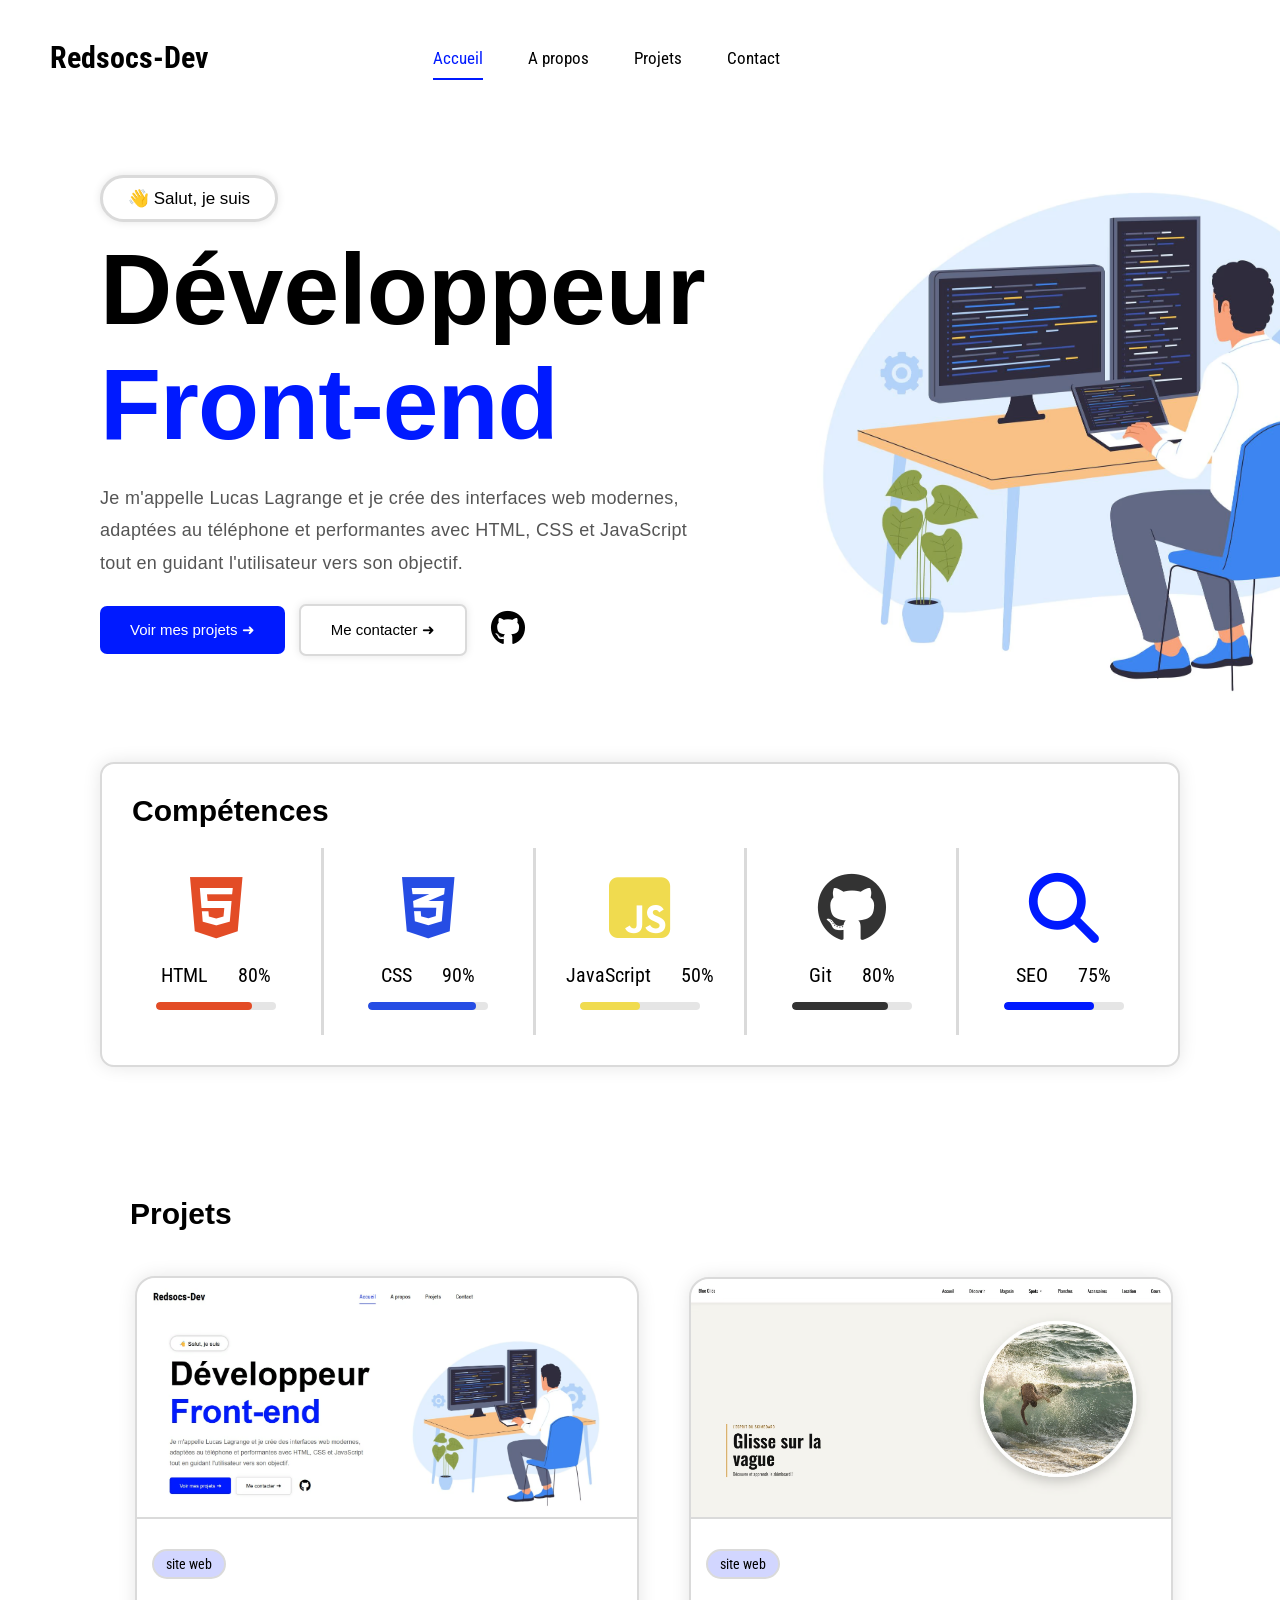
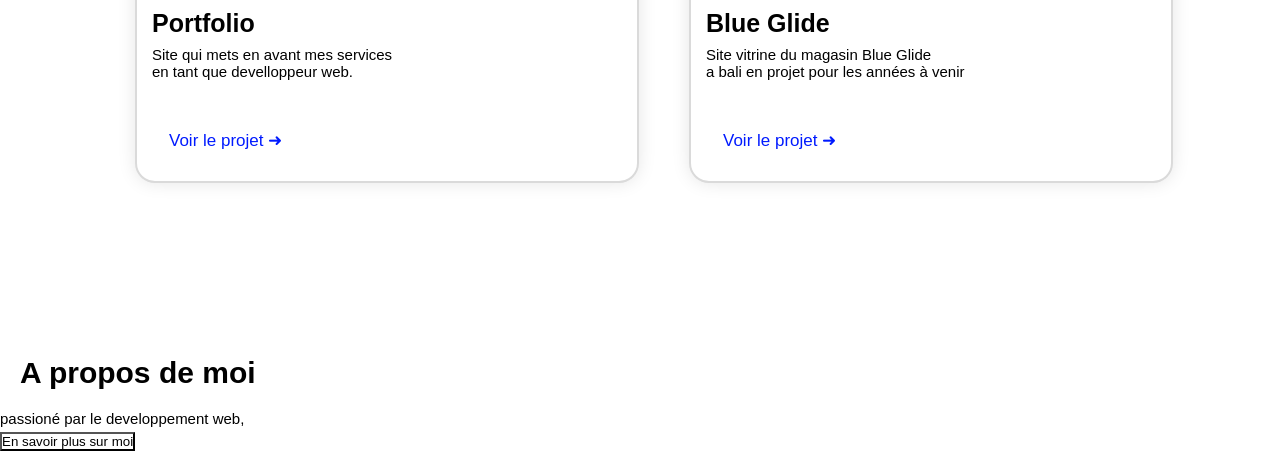
==== index.html @ 5f82b3fd "Merge branch 'main' of https://github.com/RedSocs-Dev/site-redsocs-dev" ====
<!DOCTYPE html>
<html lang="fr">
<head>
    <meta charset="UTF-8">
    <meta name="viewport" content="width=device-width, initial-scale=1.0">
    <title>Lucas Lagrange | Développeur Front-end Freelance</title>
    <meta name="description" content="Lucas Lagrange, développeur Front-end spécialisé en HTML, CSS et JavaScript. Création de sites web modernes et performants.">
    <meta name="keywords" content="développeur front-end, HTML, CSS, JavaScript, freelance, portfolio, Lucas Lagrange">
    <link rel="icon" type="image/x-icon" href="images/favicon.ico">
    <link rel="stylesheet" href="style.css">
    <link rel="stylesheet" href="https://cdnjs.cloudflare.com/ajax/libs/font-awesome/6.7.2/css/all.min.css">
    <meta name="google-site-verification" content="-37JW11dGaoaFDhIolgwnWhpe2T4rq7johf-iU4JZWo" />
</head>
<!-- Google tag (gtag.js) -->
<script async src="https://www.googletagmanager.com/gtag/js?id=G-74GE9S1B8T"></script>
<script>
  window.dataLayer = window.dataLayer || [];
  function gtag(){dataLayer.push(arguments);}
  gtag('js', new Date());

  gtag('config', 'G-74GE9S1B8T');
</script>
<body>
    <header>
        <nav class="menu">
            <ul class="logo">
                <li><a href="index.html">Redsocs-Dev</a></li>
            </ul>
            <ul class="menu_objets">
                <li><a href="index.html" class="active">Accueil</a></li>
                <li><a href="a_propos.html">A propos</a></li>
                <li><a href="projets.html">Projets</a></li>
                <li><a href="contact.html">Contact</a></li>
            </ul>
        </nav>
    </header>
<main>
    <section class="presentation">
        <div class="image-presentation">
            <p class="paragraphe-nom"> 👋 Salut, je suis </p>
            <h1 class="nom">Développeur <span class="nom2">Front-end</span></h1>
            <p class="paragraphe">Je m'appelle Lucas Lagrange et je crée des interfaces web modernes, adaptées au téléphone et performantes avec HTML, CSS et JavaScript tout en guidant l'utilisateur vers son objectif.</p>
            <div class="bouttons-de-presentation">  
                <button class="btn-bleu" id="btn-projets">Voir mes projets ➜</button>
                <button class="btn-blanc" id="btn-contact">Me contacter ➜</button>
                <a href="https://github.com/Redsocs-dev" target="_blank"><i class="fa-brands fa-github github"></i></a>    
            </div>
        </div>
        <div class="image-presentation2">
            <img class="image-portfolio" src="images/image-portfolio.avif" alt="Illustration d'un développeur web pour la page d'accueil du portfolio de Lucas Lagrange, développeur Front-end Freelance.">
        </div>
    </section>
    <section class="competences">
        <h2 class="titre-competences">Compétences</h2>
        <div class="competences-icones">
            <div class="competence">
                <i class="fa-brands fa-html5"></i>
                <div class="titre-competence">
                    <p class="nom-competence">HTML</p>
                    <p class="niveau">80%</p>
                </div>
                <div class="barre">
                    <div class="progression html"></div>
                </div>
            </div>
            <div class="competence">
                <i class="fa-brands fa-css3-alt"></i>
                <div class="titre-competence">
                    <p class="nom-competence">CSS</p>
                    <p class="niveau">90%</p>
                </div>
                <div class="barre">
                    <div class="progression css"></div>
                </div>
            </div>
            <div class="competence">
                <i class="fa-brands fa-square-js"></i>
                <div class="titre-competence">
                    <p class="nom-competence">JavaScript</p>
                    <p class="niveau">50%</p>
                </div>
                <div class="barre">
                    <div class="progression js"></div>
                </div>
            </div>
            <div class="competence">
                <i class="fa-brands fa-github"></i>
                <div class="titre-competence">
                    <p class="nom-competence">Git</p>
                    <p class="niveau">80%</p>
                </div>
                <div class="barre">
                    <div class="progression git"></div>
                </div>
            </div>
            <div class="competence">
                <i class="fa-solid fa-magnifying-glass"></i>
                <div class="titre-competence">
                    <p class="nom-competence">SEO</p>
                    <p class="niveau">75%</p>
                </div>
                <div class="barre">
                    <div class="progression seo"></div>
                </div>
            </div>
        </div>
    </section>
    <section class="projets">
        <h2 class="titre-projet">Projets</h2>
        <div class="places-projets">
            <div class="projet-description">
                <img class="image-projets" src="images/projet-portfolio_1.avif" alt="capture d'ecran du site redsocs-dev.github.io/Lucas-Lagrange---Redsocs-dev">
                <div class="description-tout">
                    <p class="petit-texte-presentation">site web</p>
                    <h2 class="titre-de-la-description">Portfolio</h2>
                    <p class="description">Site qui mets en avant mes services<br> en tant que develloppeur web.</p>
                </div>
                <a href="projets.html" class="lien-vers-projets">Voir le projet ➜</a>
            </div>
            <div class="projet-description">
                <img class="image-projets-skimboard" src="images/projet-skimboard_1.avif" alt="capture d'ecran du site redsocs-dev.github.io/skimboard-website">
                <div class="description-tout">
                    <p class="petit-texte-presentation">site web</p>
                    <h2 class="titre-de-la-description">Blue Glide</h2>
                    <p class="description">Site vitrine du magasin Blue Glide<br> a bali en projet pour les années à venir</p>
                </div>
                <a href="projets.html" class="lien-vers-projets">Voir le projet ➜</a>
            </div>  
        </div>
    </section>
    <section class="a-propos-description-et-image">
        <div class="image-description">
            <img class="image-a-propos" src="" alt="">
            <div>
                <h2 class="titre-projet">A propos de moi</h2>
                <p class="description">passioné par le developpement web, </p>
                <button>En savoir plus sur moi</button>
            </div>
            <div>
                <div>

                </div>
                <div>
                    
                </div>
                <div>
                    
                </div>
            </div>
        </div>
    </section>
</main>
<script src="script.js"></script>
</body>
</html>
---- style.css ----
@import url('https://fonts.googleapis.com/css2?family=Roboto+Condensed:ital,wght@0,100..900;1,100..900&display=swap');
* {
    margin: 0;
    padding: 0;
    background-color: #fff;
}

.menu {
    display: flex;
    justify-content: space-between;
    align-items: center;
    padding-top: 40px;
    padding-bottom: 30px;
}

.menu_objets {
    list-style: none;
    display: flex;
    gap: 45px;
    margin-right: 500px;
}

.menu_objets li a{
    text-decoration: none;
    color: #000;
    font-size: 17px;
    font-family: 'Roboto Condensed', sans-serif;
    padding-bottom: 10px;
    transition: color 0.3s ease, border-bottom 0.1s ease;
}

.logo {
    list-style: none;
    display: flex;
    margin-left: 50px;
}

.logo li a {
    text-decoration: none;
    color: #000;
    font-size: 30px;
    font-family: 'Roboto Condensed', sans-serif;
    font-weight: 700;
    transition: color 0.3s ease;
    display: inline-block;
}

.menu_objets li a.active,
.menu_objets li a:hover {
    color: #001aff;
    border-bottom: 2px solid #001aff;
}

.logo li a:hover {
    color: #001aff;
}

.presentation {
    margin-left: 100px;
    margin-top: 70px;
    display: flex;
}

.paragraphe-nom {
    font-size: 17px;
    color: #000;
    margin-bottom: 10px;
    padding-left: 25px;
    padding-right: 25px;
    padding-top: 10px;
    padding-bottom: 10px;
    display: inline-block;
    border-radius: 35px;
    box-shadow: 0px 0px 8px rgba(0, 0, 0, 0.1);
    border: 3px solid #dadada;
    background-color: #fff;
    font-family: 'Poppins', sans-serif;
    transition: background-color 0.3s ease, color 0.3s ease, border-color 0.3s ease;
}

.nom {
    font-size: 100px;
    color: #000;
    font-family: 'Poppins', sans-serif;
}

.nom2 {
    font-size: 100px;
    color: #001aff;
    margin-bottom: 10px;
    font-family: 'Poppins', sans-serif;
    letter-spacing: -1px;
}

.paragraphe {
    font-size: 18px;
    color: #555;
    margin-top: 20px;
    max-width: 600px;
    font-family: 'Poppins', sans-serif;
    line-height: 1.8;
    letter-spacing: 0.3px;
    padding-bottom: 25px;
}

.paragraphe-nom:hover {
    background-color: #001aff;
    color: #fff;
    border-color: #001aff;
}

.btn-bleu {
    display: inline-block;
    padding: 15px 30px;
    color: #fff;
    background-color: #001aff;
    border: none;
    border-radius: 7px;
    font-size: 15px;
    margin-right: 10px;
    transition: transform 0.3s ease;
}

.btn-blanc {
    position: relative;
    overflow: hidden;
    display: inline-block;
    padding: 15px 30px;
    color: #000;
    background-color: #fff;
    border: 2px solid #dadada;
    border-radius: 7px;
    font-size: 15px;
    margin-right: 20px;
    z-index: 1;
    transition: color 0.4s ease, transform 0.3s ease;
    box-shadow: 0px 0px 8px rgba(0, 0, 0, 0.1);
}

.btn-blanc::before {
    content: "";
    position: absolute;
    top: 0;
    left: 0;
    width: 0;
    height: 100%;
    background-color: #001aff;
    transition: width 0.4s ease;
    z-index: -1;
}

.btn-blanc:hover::before {
    width: 100%;
}

.btn-blanc:hover {
    color: #fff;
    cursor: pointer;
}

.btn-bleu:hover {
    cursor: pointer;
    transform: scale(1.07);
}

.image-portfolio {
    width: 800px;
    height: auto;
    border-radius: 10px;
}

.github {
    font-size: 35px;
    color: #000;
    transition: color 0.3s ease, transform 0.3s ease;
    transform: translateY(6px);
}

.github:hover {
    color: #001aff;
}

.competences {
    margin-top: 50px;
    margin-left: 100px;
    margin-right: 100px;
    margin-bottom: 100px;
    box-shadow: 0px 0px 18px rgba(0, 0, 0, 0.1);
    border-radius: 14px;
    border: 2px solid #dadada;
    padding: 10px;
}

.titre-competences {
    font-size: 30px;
    color: #000;
    font-family: 'Poppins', sans-serif;
    margin-bottom: 20px;
    padding-top: 20px;
    padding-left: 20px;
    text-align: left;
}

.competences-icones {
    display: flex;
    padding-bottom: 20px;
    justify-content: space-between;
    flex-wrap: nowrap;
}

.competences {
    text-align: center;
}

.competence {
    flex: 1;
    padding: 25px 15px;
}

.competence:not(:last-child) {
    border-right: 3px solid #dadada;
}

.fa-html5 {
    font-size: 70px;
    color: #e34c26;
    padding-bottom: 10px;
}

.fa-css3-alt {
    font-size: 70px;
    color: #264de4;
    padding-bottom: 10px;
}

.fa-square-js {
    font-size: 70px;
    color: #f0db4f;
    padding-bottom: 10px;
}

.competence .fa-github {
    font-size: 70px;
    color: #333;
    padding-bottom: 10px;
}

.fa-magnifying-glass {
    font-size: 70px;
    color: #001aff;
    padding-bottom: 10px;
}

.nom-competence {
    font-size: 20px;
    color: #000;
    font-family: 'Roboto Condensed', sans-serif;
    margin-top: 10px;
}

.titre-competence {
    font-size: 20px;
    color: #000;
    font-family: 'Roboto Condensed', sans-serif;
    display: flex;
    justify-content: center;
    gap: 30px;
    align-items: center;
}

.niveau {
    transform: translateY(5px);
}

.barre {
    width: 120px;
    height: 8px;
    background-color: #e5e5e5;
    border-radius: 20px;
    margin: 15px auto 0;
    overflow: hidden;
}

.progression {
    height: 100%;
    border-radius: 20px;
}

.html {
    width: 80%;
    background-color: #e34c26;
}

.css {
    width: 90%;
    background-color: #264de4;
}

.js {
    width: 50%;
    background-color: #f0db4f;
}

.git {
    width: 80%;
    background-color: #333;
}

.seo {
    width: 75%;
    background-color: #001aff;
}

.titre-projet {
    font-size: 30px;
    color: #000;
    font-family: 'Poppins', sans-serif;
    margin-bottom: 20px;
    padding-top: 20px;
    padding-left: 20px;
    text-align: left;
}

.projets {
    margin-top: 50px;
    margin-left: 100px;
    margin-right: 100px;
    margin-bottom: 100px;
    border-radius: 14px;
    padding: 10px;
}

.places-projets {
    display: flex;
    justify-content: left;
    align-items: center;
} 

.projet-description {
    display: flex;
    flex-direction: column;
    border-radius: 20px;
    border: 2px solid #dadada;
    margin: 25px;
    box-shadow: 0px 0px 18px rgba(0, 0, 0, 0.1);
    transition: transform 0.3s ease, box-shadow 0.3s ease;
}

.image-projets {
    width: 500px;
    height: auto;
    border-radius: 20px;
    border-bottom: 2px solid #dadada;
    border-radius: 20px 20px 0 0;
}

.image-projets-skimboard {
    width: 480px;
    height: auto;
    border-bottom: 2px solid #dadada;
    border-radius: 20px;
    border-radius: 20px 20px 0 0;
}

.projet-description:hover {
    transform: translateY(-15px);
    box-shadow: 0px 10px 18px rgba(0, 0, 0, 0.1);
}

.description-tout {
    padding-top: 60px;
    padding: 15px;
    padding-top: 30px;
}

.titre-de-la-description {
    font-size: 25px;
    color: #000;
    font-family: 'Poppins', sans-serif;
    margin-bottom: 8px;
    letter-spacing: -2;
}

.description {
    font-size: 15px;
    margin-bottom: 5px;
    font-family: 'Poppins', sans-serif;
    color: #000;
}

.lien-vers-projets {
    text-decoration: none;
    color: #001aff;
    padding: 10px;
    padding-left: 12px;
    font-size: 17px;
    font-family: 'Poppins', sans-serif;
    margin: 20px;
    display: inline-block;
}

.petit-texte-presentation {
    font-size: 14px;
    padding-left: 12px;
    padding-right: 12px;
    padding-top: 5px;
    padding-bottom: 5px;
    margin-bottom: 30px;
    background-color: #6a78fe4d;
    display: inline-block;
    border-radius: 20px;
    font-family: "Roboto Condensed", sans-serif;
    border: 2px solid #dadada;
}
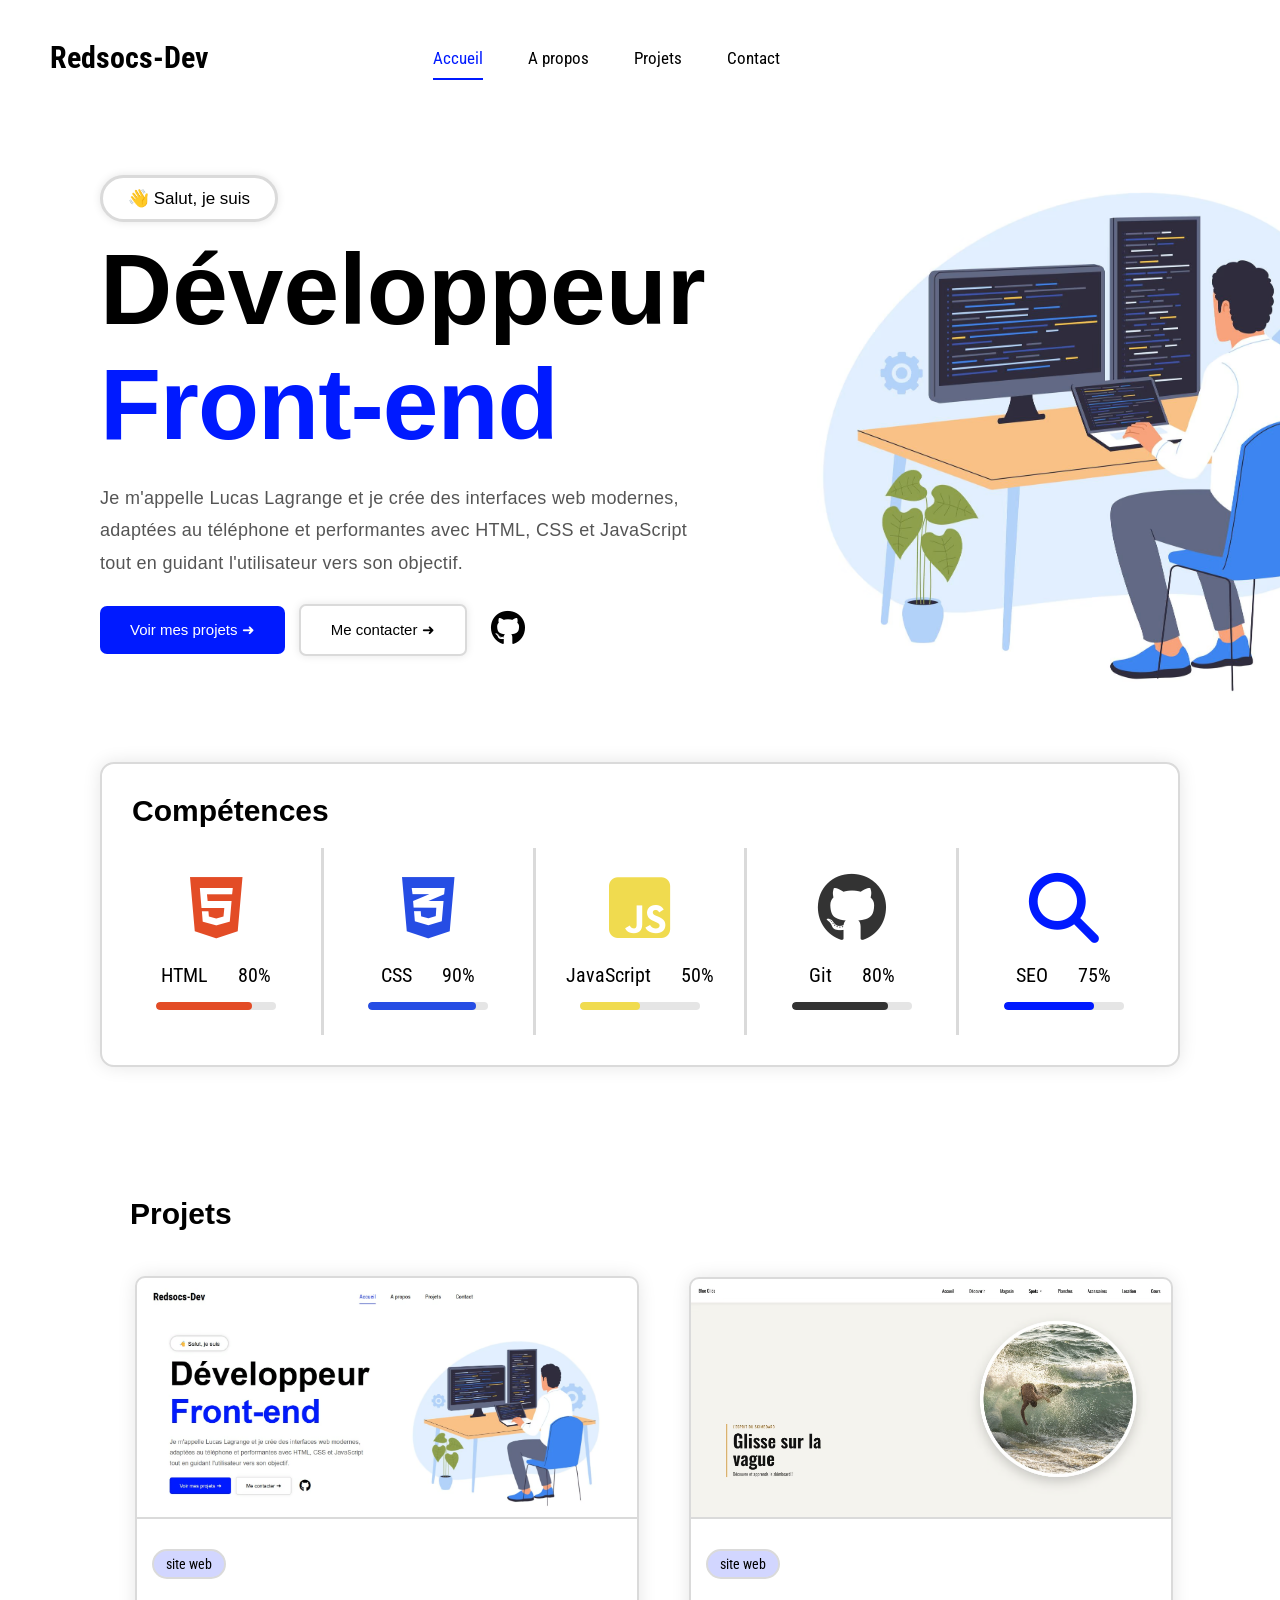
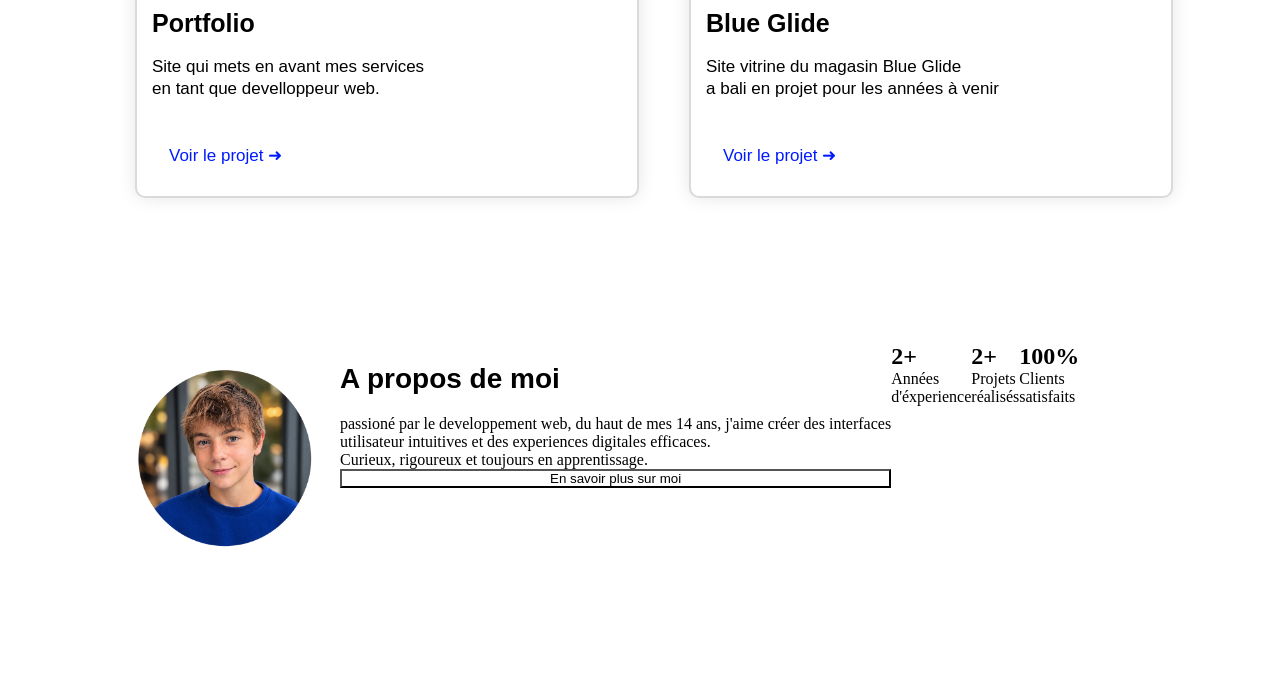
==== commit 850fa37b: "ajout du html de la section a propo set un peu de style" ====
--- a/index.html
+++ b/index.html
@@ -130,21 +130,24 @@
     </section>
     <section class="a-propos-description-et-image">
         <div class="image-description">
-            <img class="image-a-propos" src="" alt="">
-            <div>
-                <h2 class="titre-projet">A propos de moi</h2>
-                <p class="description">passioné par le developpement web, </p>
+            <img class="image-a-propos" src="images/image-de-moi.png" alt="image de Lucas Lagrange permettant de savoir qui il est">
+            <div class="description-et-titre-caca">
+                <h2 class="titre-projet-caca">A propos de moi</h2>
+                <p class="description-sur-moi">passioné par le developpement web, du haut de mes 14 ans, j'aime créer des interfaces <br>  utilisateur intuitives et des experiences digitales efficaces.<br> Curieux, rigoureux et toujours en apprentissage.</p>
                 <button>En savoir plus sur moi</button>
             </div>
-            <div>
-                <div>
-
+            <div class="tout-description-caca">
+                <div class="decritption-caca">
+                    <h2 class="titre-caca">2+</h2>
+                    <p class="paragraphe-caca">Années<br>d'éxperience</p>
                 </div>
-                <div>
-                    
+                <div class="decritption-caca">
+                    <h2 class="titre-caca">2+</h2>
+                    <p class="paragraphe-caca">Projets<br>réalisés</p>
                 </div>
-                <div>
-                    
+                <div class="decritption-caca">
+                    <h2 class="titre-caca">100%</h2>
+                    <p class="paragraphe-caca">Clients<br>satisfaits</p>
                 </div>
             </div>
         </div>
--- a/style.css
+++ b/style.css
@@ -339,7 +339,7 @@
 .projet-description {
     display: flex;
     flex-direction: column;
-    border-radius: 20px;
+    border-radius: 10px;
     border: 2px solid #dadada;
     margin: 25px;
     box-shadow: 0px 0px 18px rgba(0, 0, 0, 0.1);
@@ -382,10 +382,11 @@
 }
 
 .description {
-    font-size: 15px;
-    margin-bottom: 5px;
-    font-family: 'Poppins', sans-serif;
-    color: #000;
+    font-size: 17px;
+    font-family: 'Poppins', sans-serif;
+    color: #000;
+    padding-top: 10px;
+    line-height: 1.3;
 }
 
 .lien-vers-projets {
@@ -411,4 +412,37 @@
     border-radius: 20px;
     font-family: "Roboto Condensed", sans-serif;
     border: 2px solid #dadada;
-}+}
+
+.image-description {
+    margin-top: 50px;
+    margin-left: 100px;
+    margin-right: 100px;
+    margin-bottom: 100px;
+    border-radius: 14px;
+    padding: 10px;
+    display: flex;
+}
+
+.image-a-propos {
+    width: 200px;
+    padding: 15px;
+    height: auto;
+}
+
+.description-et-titre-caca {
+    display: flex;
+    flex-direction: column;
+}
+
+.tout-description-caca {
+    display: flex;
+}
+
+.titre-projet-caca {
+    font-size: 28px;
+    padding-bottom: 20px;
+    padding-top: 20px;
+    font-family: "Poppins", sans-serif;
+}
+
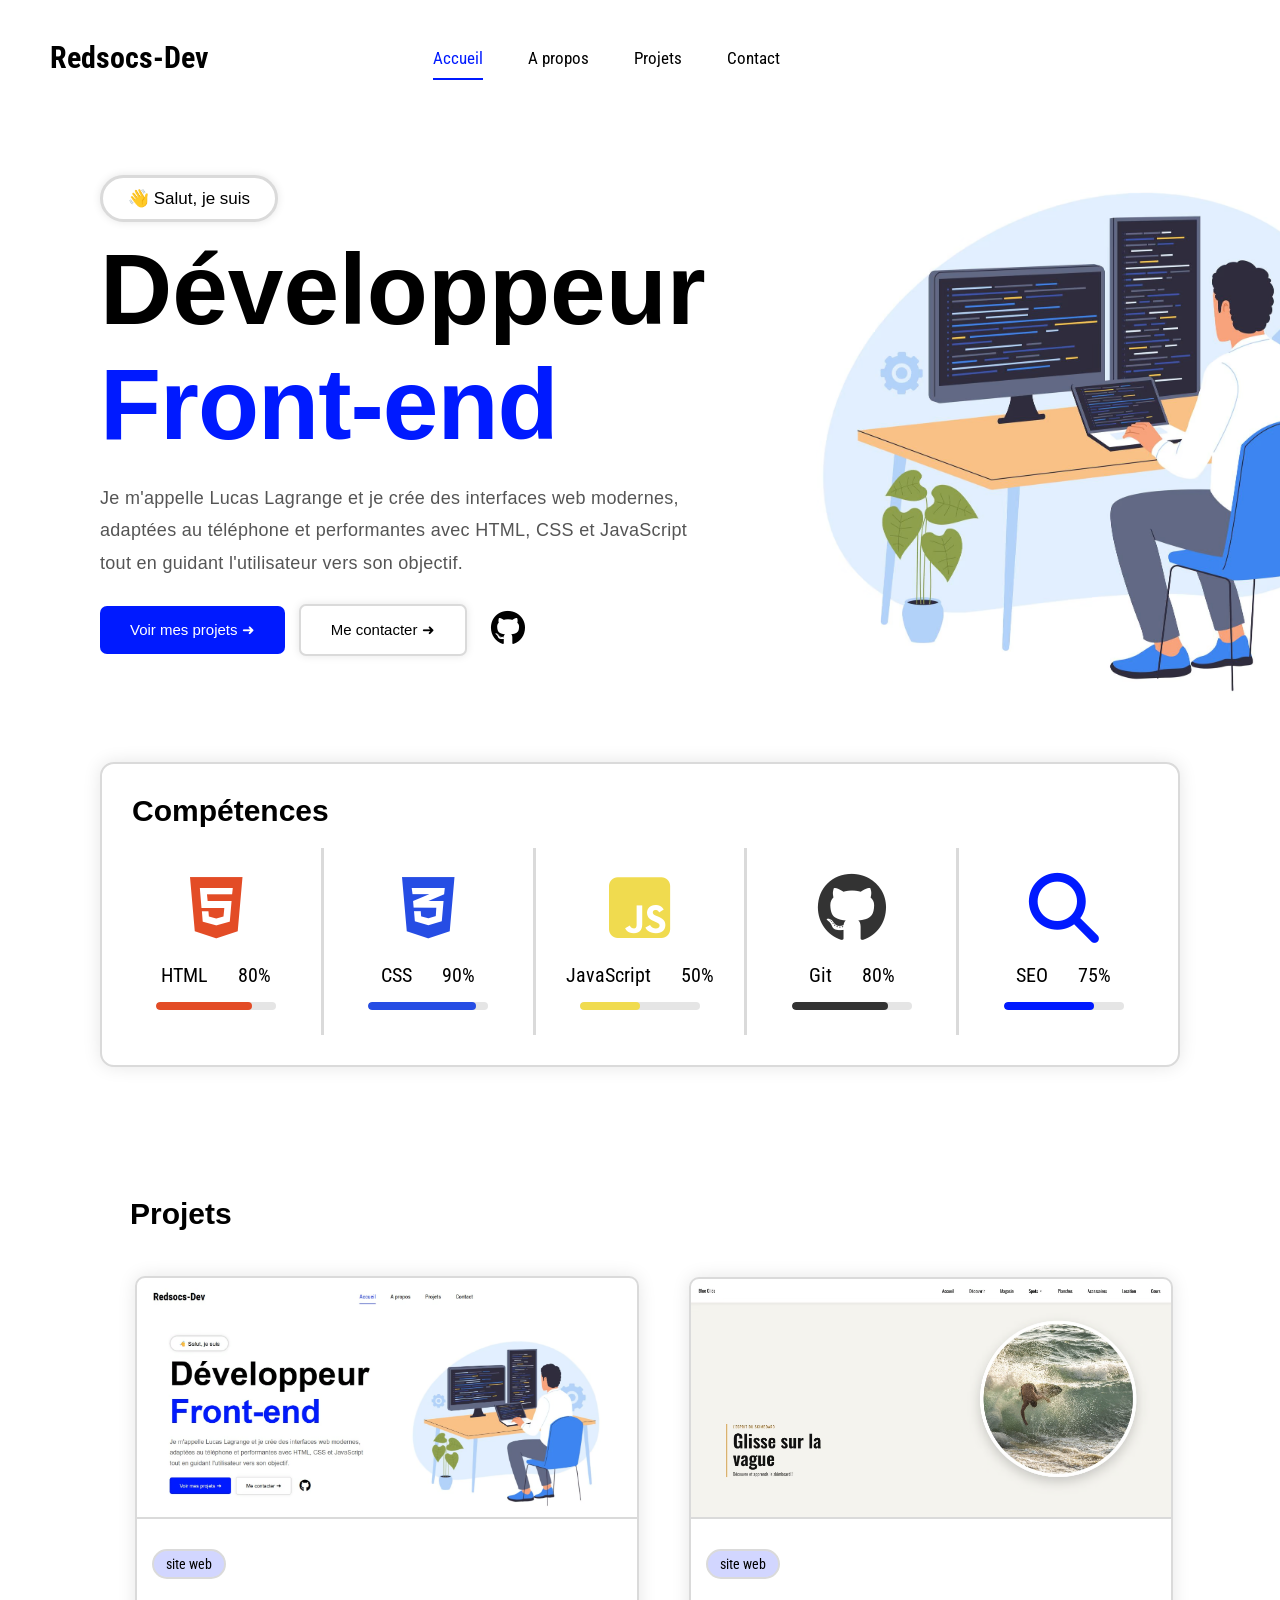
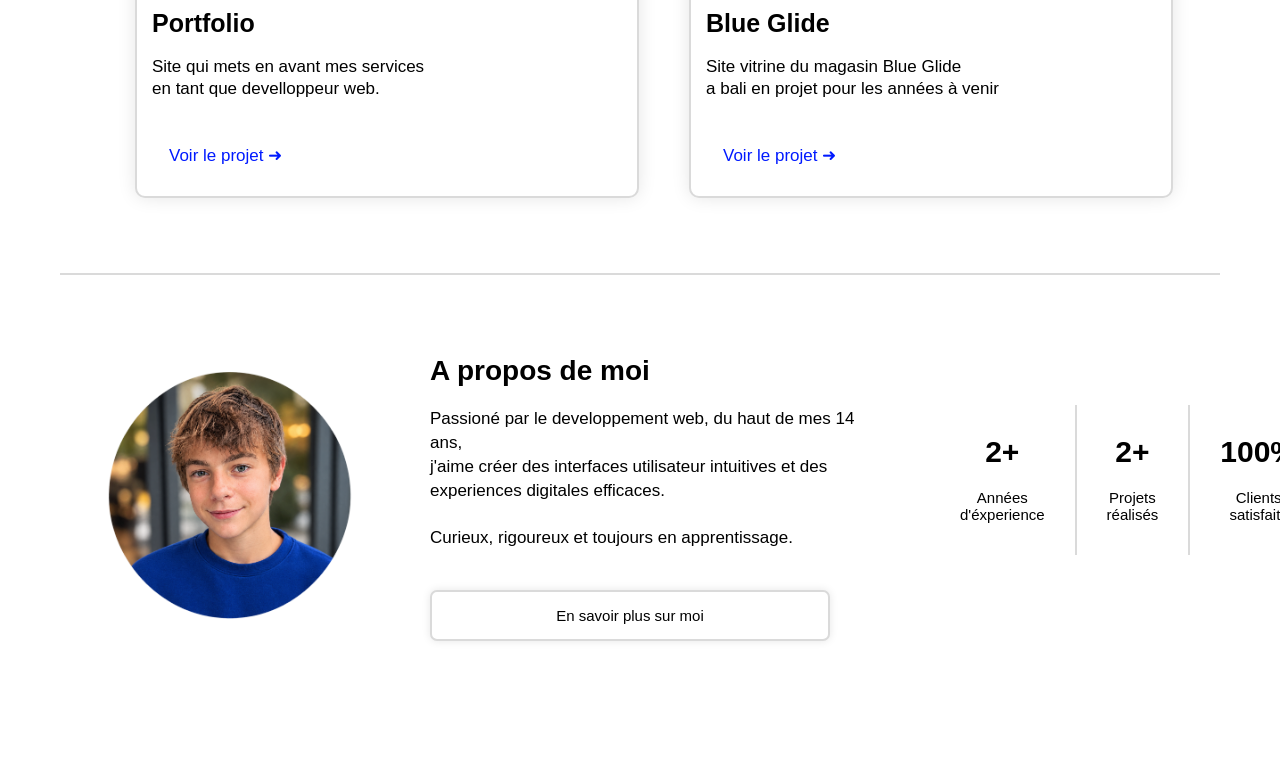
==== commit b79f35cd: "j'ai fini !!!!!!!!!(l'acceuil)" ====
--- a/index.html
+++ b/index.html
@@ -133,19 +133,19 @@
             <img class="image-a-propos" src="images/image-de-moi.png" alt="image de Lucas Lagrange permettant de savoir qui il est">
             <div class="description-et-titre-caca">
                 <h2 class="titre-projet-caca">A propos de moi</h2>
-                <p class="description-sur-moi">passioné par le developpement web, du haut de mes 14 ans, j'aime créer des interfaces <br>  utilisateur intuitives et des experiences digitales efficaces.<br> Curieux, rigoureux et toujours en apprentissage.</p>
-                <button>En savoir plus sur moi</button>
+                <p class="description-sur-moi">Passioné par le developpement web, du haut de mes 14 ans, <br> j'aime créer des interfaces utilisateur intuitives et des experiences digitales efficaces. <br>  <br>  Curieux, rigoureux et toujours en apprentissage.</p>
+                <button class="boutton-description-sur-moi">En savoir plus sur moi</button>
             </div>
             <div class="tout-description-caca">
-                <div class="decritption-caca">
+                <div class="descritption-caca">
                     <h2 class="titre-caca">2+</h2>
                     <p class="paragraphe-caca">Années<br>d'éxperience</p>
                 </div>
-                <div class="decritption-caca">
+                <div class="descritption-caca">
                     <h2 class="titre-caca">2+</h2>
                     <p class="paragraphe-caca">Projets<br>réalisés</p>
                 </div>
-                <div class="decritption-caca">
+                <div class="descritption-caca">
                     <h2 class="titre-caca">100%</h2>
                     <p class="paragraphe-caca">Clients<br>satisfaits</p>
                 </div>
--- a/style.css
+++ b/style.css
@@ -325,8 +325,7 @@
     margin-top: 50px;
     margin-left: 100px;
     margin-right: 100px;
-    margin-bottom: 100px;
-    border-radius: 14px;
+    margin-bottom: 40px;
     padding: 10px;
 }
 
@@ -416,8 +415,6 @@
 
 .image-description {
     margin-top: 50px;
-    margin-left: 100px;
-    margin-right: 100px;
     margin-bottom: 100px;
     border-radius: 14px;
     padding: 10px;
@@ -425,14 +422,16 @@
 }
 
 .image-a-propos {
-    width: 200px;
-    padding: 15px;
-    height: auto;
+    width: 280px;
+    padding: 20px;
+    padding-right: 60px;
+    height: 280px;
 }
 
 .description-et-titre-caca {
     display: flex;
     flex-direction: column;
+    margin-right: 60px;
 }
 
 .tout-description-caca {
@@ -446,3 +445,62 @@
     font-family: "Poppins", sans-serif;
 }
 
+.description-sur-moi {
+    font-size: 17px;
+    font-family: "Poppins", sans-serif;
+    line-height: 1.4;
+    padding-bottom: 40px;
+}
+
+.boutton-description-sur-moi {
+    position: relative;
+    overflow: hidden;
+    display: inline-block;
+    padding: 15px 30px;
+    color: #000;
+    background-color: #fff;
+    border: 2px solid #dadada;
+    border-radius: 7px;
+    font-size: 15px;
+    margin-right: 40px;
+    width: 400px;
+    z-index: 1;
+    transition: color 0.4s ease, background-color 0.4s ease, transform 0.3s ease;
+    box-shadow: 0px 0px 8px rgba(0, 0, 0, 0.1);
+}
+
+.descritption-caca {
+    display: inline-block;
+    text-align: center;
+    padding: 30px;
+    transform: translateY(70px);
+    margin-bottom: 170px;
+}
+
+.titre-caca {
+    font-size: 30px;
+    padding-bottom: 20px;
+    font-family: "Poppins", sans-serif;
+}
+
+.paragraphe-caca {
+    font-size: 15px;
+    font-family: "Poppins", sans-serif;
+}
+
+.descritption-caca:not(:last-child) {
+    border-right: 2px solid #dadada;
+}
+
+.a-propos-description-et-image {
+    border-top: 2px solid #dadada;
+    margin-left: 60px;
+    margin-right: 60px;
+}
+
+.boutton-description-sur-moi:hover {
+    color: #fff;
+    background-color: #001aff;
+    transform: translateY(-5px);
+}
+
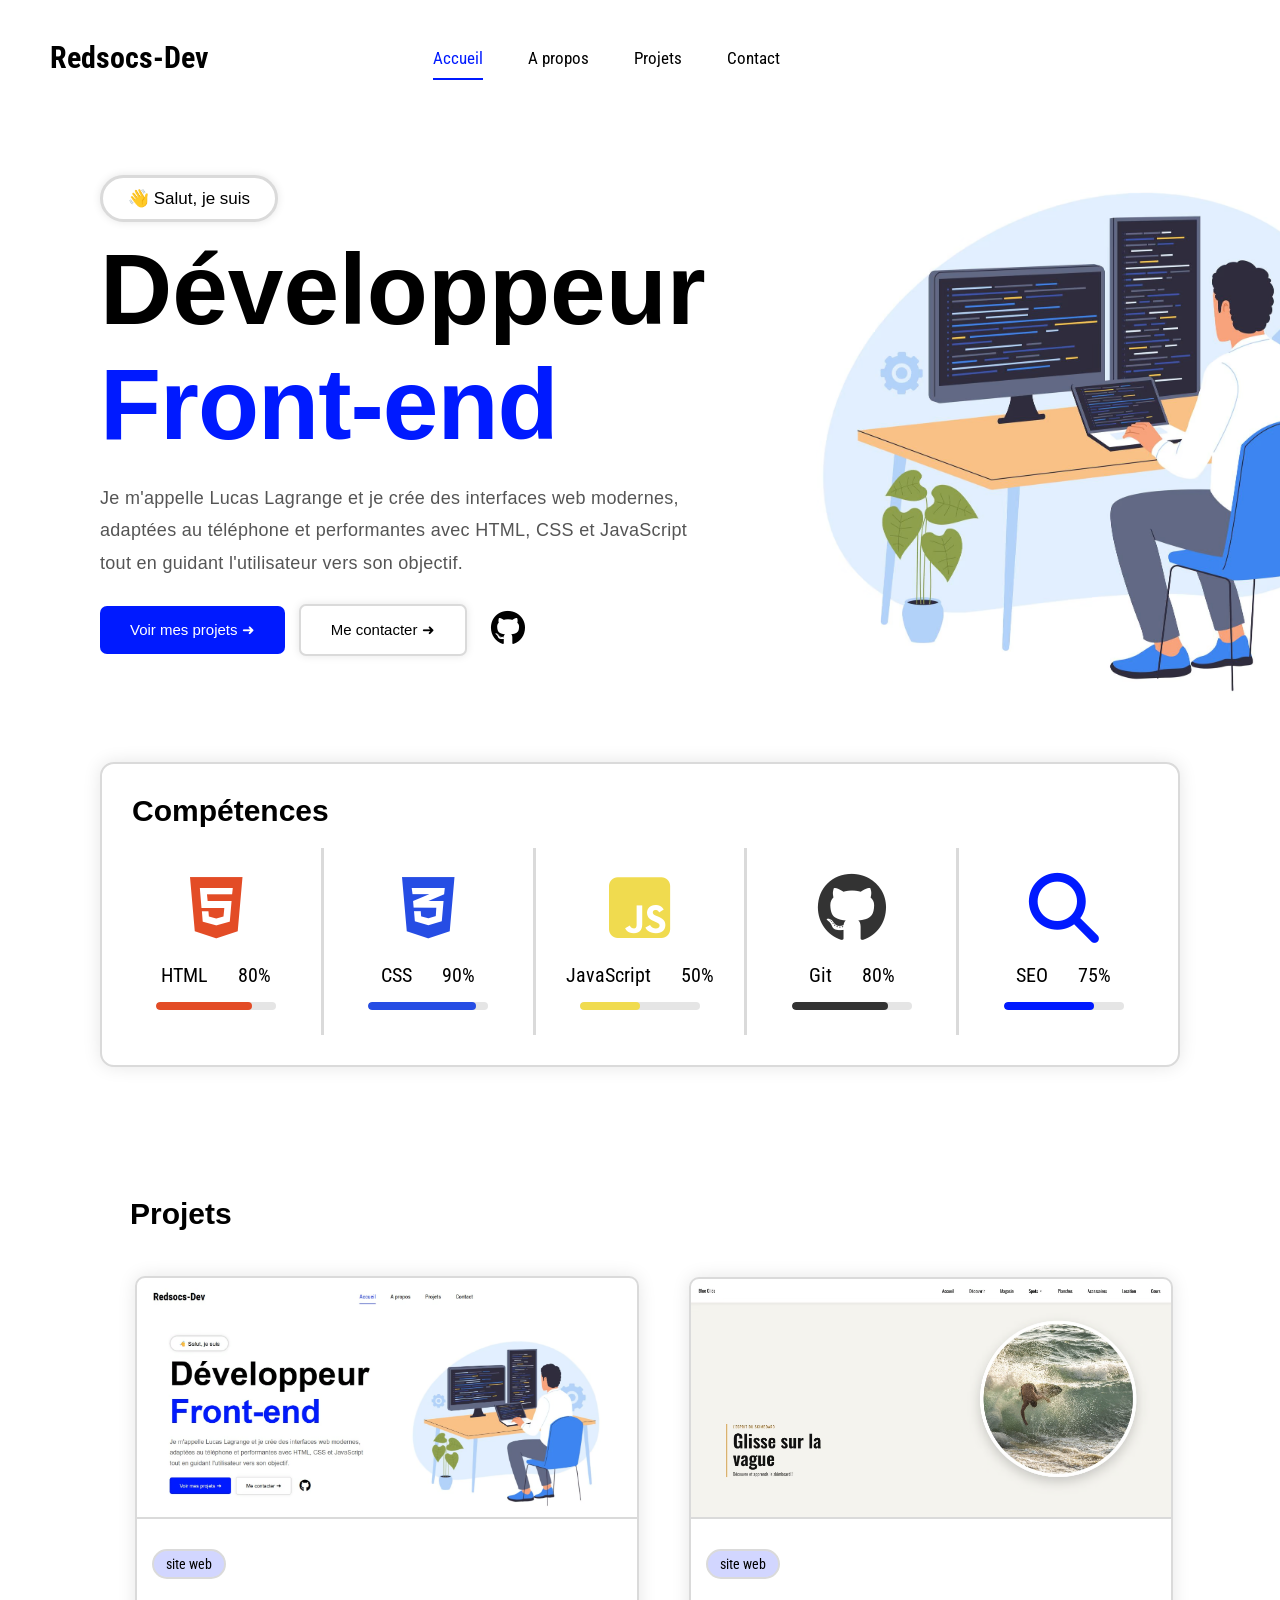
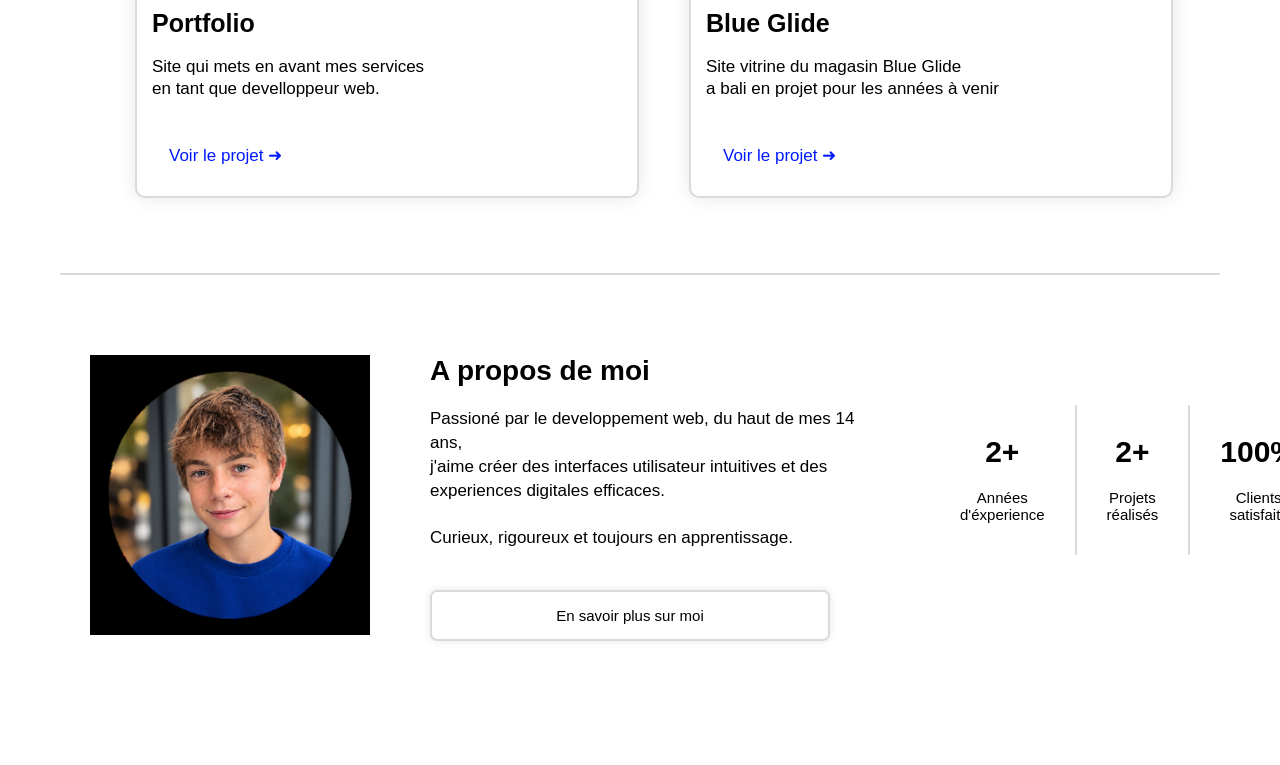
==== commit 3fa900c2: "meuilleur seo" ====
--- a/index.html
+++ b/index.html
@@ -47,7 +47,7 @@
             </div>
         </div>
         <div class="image-presentation2">
-            <img class="image-portfolio" src="images/image-portfolio.avif" alt="Illustration d'un développeur web pour la page d'accueil du portfolio de Lucas Lagrange, développeur Front-end Freelance.">
+            <img class="image-portfolio" src="images/image-portfolio.avif" alt="Illustration d'un développeur web pour la page d'accueil du portfolio de Lucas Lagrange, développeur Front-end Freelance." loading="lazy">
         </div>
     </section>
     <section class="competences">
@@ -109,7 +109,7 @@
         <h2 class="titre-projet">Projets</h2>
         <div class="places-projets">
             <div class="projet-description">
-                <img class="image-projets" src="images/projet-portfolio_1.avif" alt="capture d'ecran du site redsocs-dev.github.io/Lucas-Lagrange---Redsocs-dev">
+                <img class="image-projets" src="images/projet-portfolio_1.avif" alt="capture d'ecran du site redsocs-dev.github.io/Lucas-Lagrange---Redsocs-dev" loading="lazy">
                 <div class="description-tout">
                     <p class="petit-texte-presentation">site web</p>
                     <h2 class="titre-de-la-description">Portfolio</h2>
@@ -118,7 +118,7 @@
                 <a href="projets.html" class="lien-vers-projets">Voir le projet ➜</a>
             </div>
             <div class="projet-description">
-                <img class="image-projets-skimboard" src="images/projet-skimboard_1.avif" alt="capture d'ecran du site redsocs-dev.github.io/skimboard-website">
+                <img class="image-projets-skimboard" src="images/projet-skimboard_1.avif" alt="capture d'ecran du site redsocs-dev.github.io/skimboard-website" loading="lazy">
                 <div class="description-tout">
                     <p class="petit-texte-presentation">site web</p>
                     <h2 class="titre-de-la-description">Blue Glide</h2>
@@ -130,7 +130,7 @@
     </section>
     <section class="a-propos-description-et-image">
         <div class="image-description">
-            <img class="image-a-propos" src="images/image-de-moi.png" alt="image de Lucas Lagrange permettant de savoir qui il est">
+            <img class="image-a-propos" src="images/image-de-moi.avif" alt="image de Lucas Lagrange permettant de savoir qui il est" loading="lazy">
             <div class="description-et-titre-caca">
                 <h2 class="titre-projet-caca">A propos de moi</h2>
                 <p class="description-sur-moi">Passioné par le developpement web, du haut de mes 14 ans, <br> j'aime créer des interfaces utilisateur intuitives et des experiences digitales efficaces. <br>  <br>  Curieux, rigoureux et toujours en apprentissage.</p>
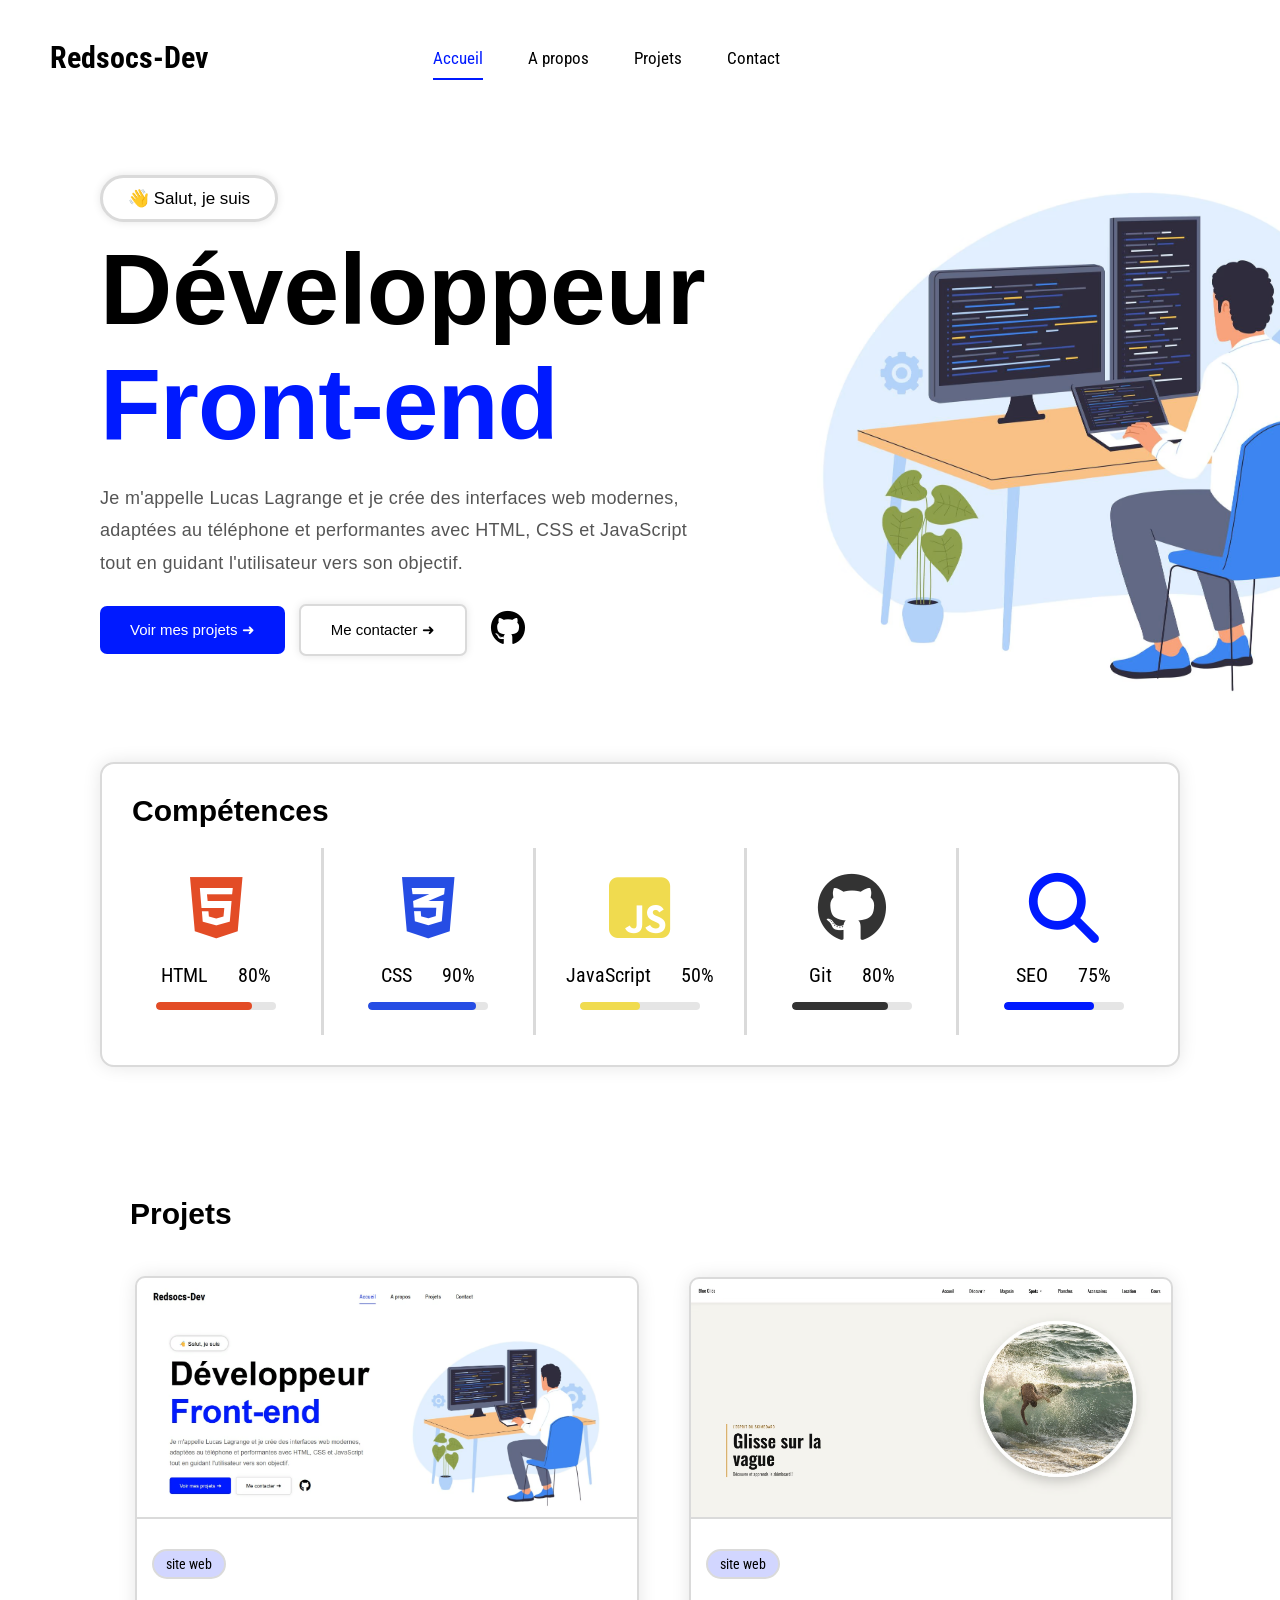
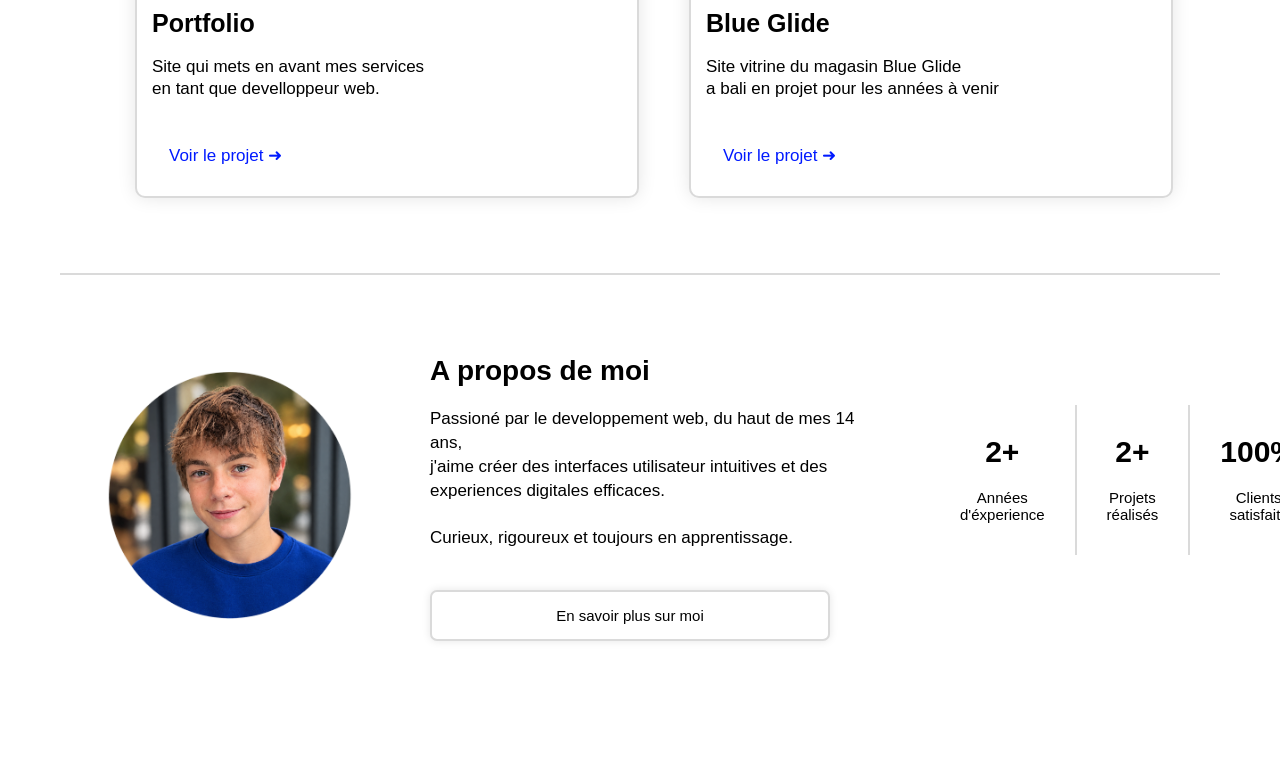
==== commit 570f9b50: "hello" ====
--- a/index.html
+++ b/index.html
@@ -130,7 +130,7 @@
     </section>
     <section class="a-propos-description-et-image">
         <div class="image-description">
-            <img class="image-a-propos" src="images/image-de-moi.avif" alt="image de Lucas Lagrange permettant de savoir qui il est" loading="lazy">
+            <img class="image-a-propos" src="images/image-de-moi.png" alt="image de Lucas Lagrange permettant de savoir qui il est" loading="lazy">
             <div class="description-et-titre-caca">
                 <h2 class="titre-projet-caca">A propos de moi</h2>
                 <p class="description-sur-moi">Passioné par le developpement web, du haut de mes 14 ans, <br> j'aime créer des interfaces utilisateur intuitives et des experiences digitales efficaces. <br>  <br>  Curieux, rigoureux et toujours en apprentissage.</p>
--- a/style.css
+++ b/style.css
@@ -497,10 +497,3 @@
     margin-left: 60px;
     margin-right: 60px;
 }
-
-.boutton-description-sur-moi:hover {
-    color: #fff;
-    background-color: #001aff;
-    transform: translateY(-5px);
-}
-
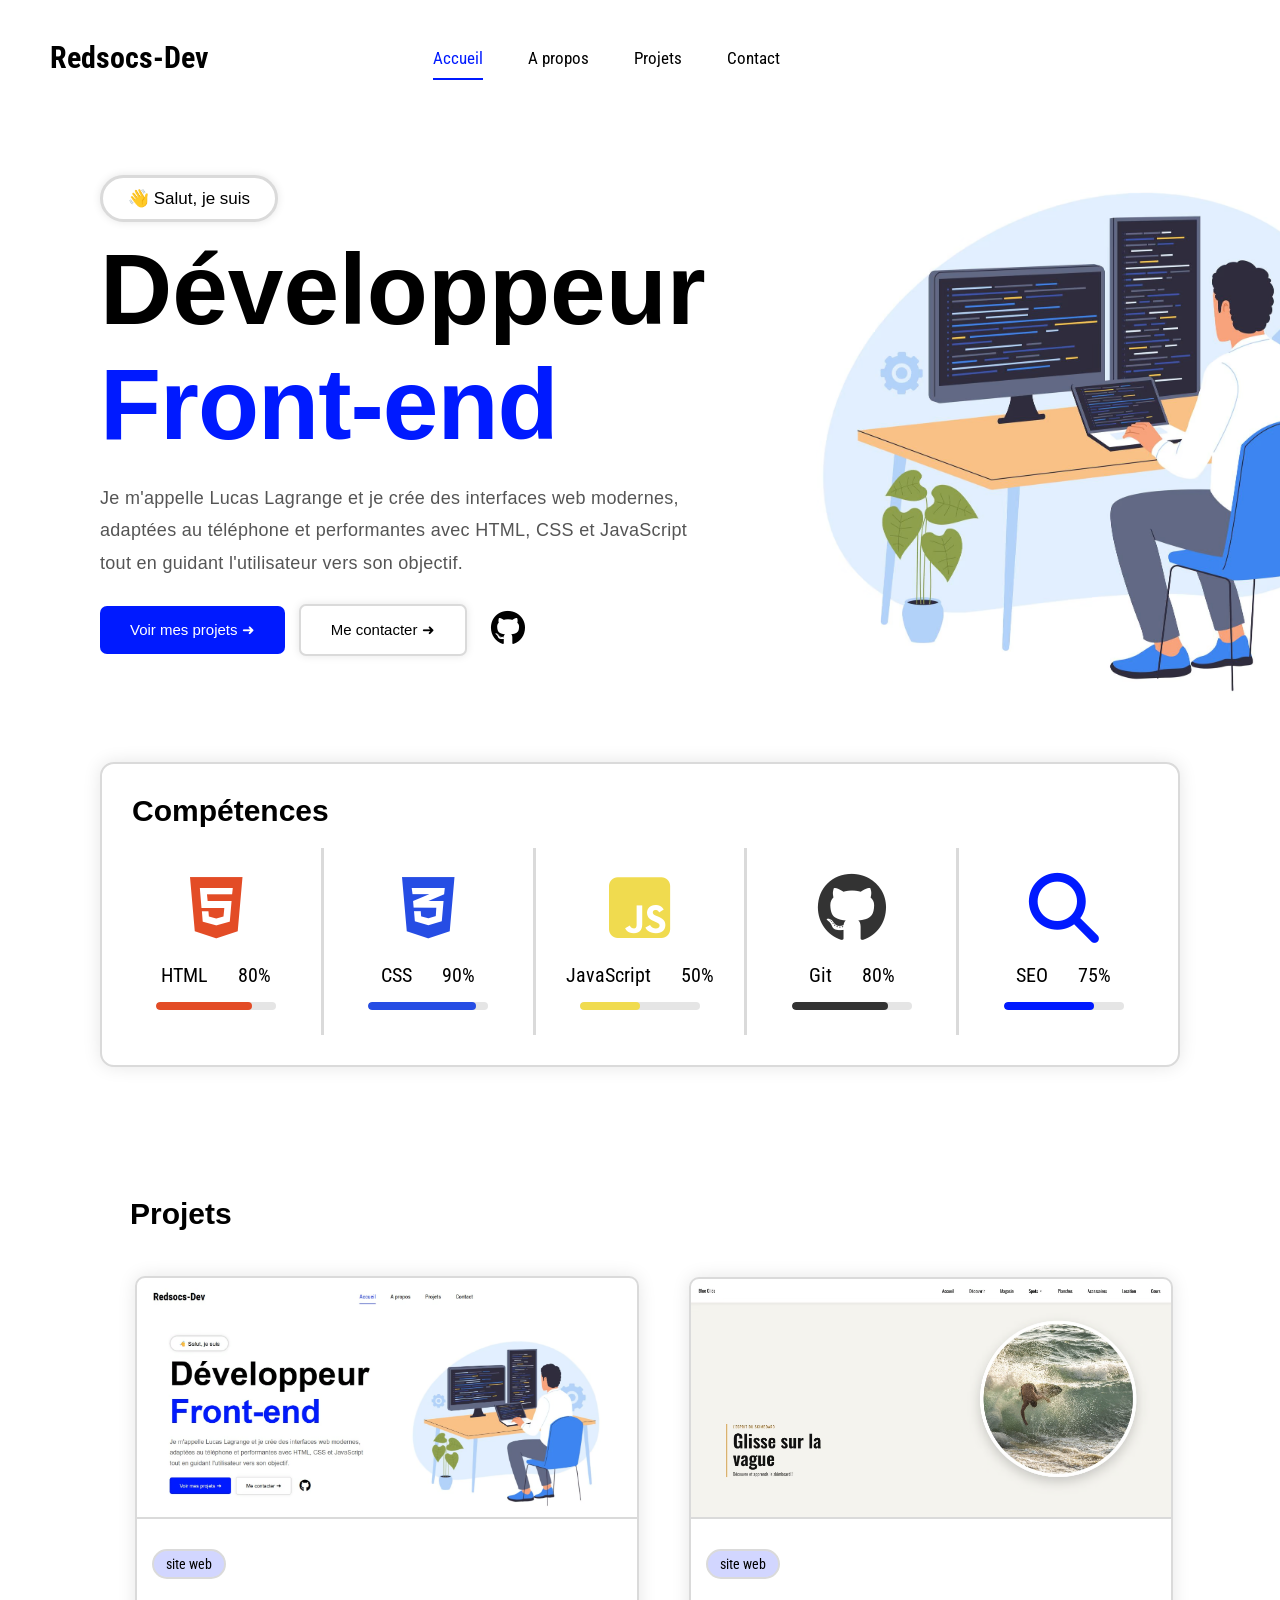
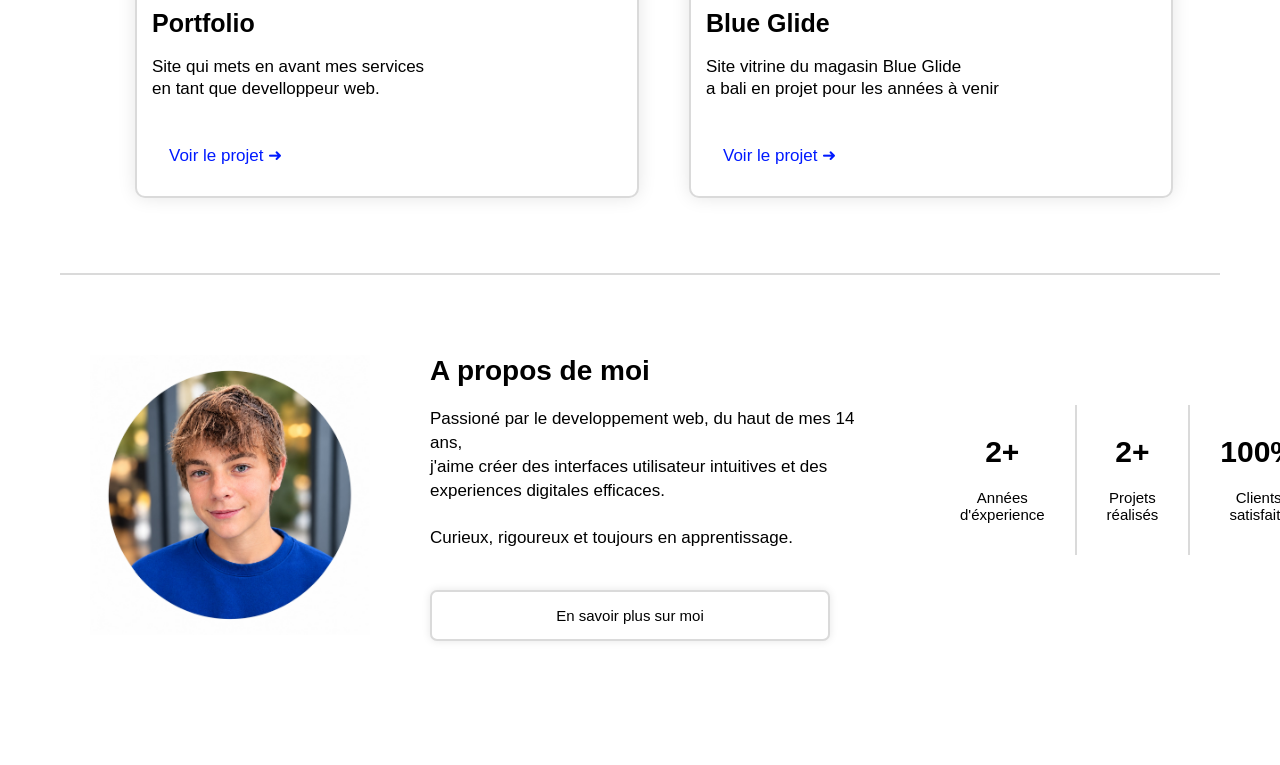
==== commit 5d8064f0: "ajout de meuilleures performances" ====
--- a/index.html
+++ b/index.html
@@ -9,6 +9,8 @@
     <link rel="icon" type="image/x-icon" href="images/favicon.ico">
     <link rel="stylesheet" href="style.css">
     <link rel="stylesheet" href="https://cdnjs.cloudflare.com/ajax/libs/font-awesome/6.7.2/css/all.min.css">
+    <link rel="preconnect" href="https://fonts.googleapis.com">
+    <link rel="preconnect" href="https://fonts.gstatic.com" crossorigin>
     <meta name="google-site-verification" content="-37JW11dGaoaFDhIolgwnWhpe2T4rq7johf-iU4JZWo" />
 </head>
 <!-- Google tag (gtag.js) -->
@@ -43,11 +45,12 @@
             <div class="bouttons-de-presentation">  
                 <button class="btn-bleu" id="btn-projets">Voir mes projets ➜</button>
                 <button class="btn-blanc" id="btn-contact">Me contacter ➜</button>
-                <a href="https://github.com/Redsocs-dev" target="_blank"><i class="fa-brands fa-github github"></i></a>    
+                <a href="https://github.com/Redsocs-dev" aria-label="Voir mon profil GitHub"><i class="fa-brands fa-github github" aria-hidden="true"></i></a>
+  
             </div>
         </div>
         <div class="image-presentation2">
-            <img class="image-portfolio" src="images/image-portfolio.avif" alt="Illustration d'un développeur web pour la page d'accueil du portfolio de Lucas Lagrange, développeur Front-end Freelance." loading="lazy">
+            <img class="image-portfolio" src="images/image-portfolio.avif" loading="eager" fetchpriority="high">
         </div>
     </section>
     <section class="competences">
@@ -130,7 +133,7 @@
     </section>
     <section class="a-propos-description-et-image">
         <div class="image-description">
-            <img class="image-a-propos" src="images/image-de-moi.png" alt="image de Lucas Lagrange permettant de savoir qui il est" loading="lazy">
+            <img class="image-a-propos" src="images/image-de-moi.avif" alt="image de Lucas Lagrange permettant de savoir qui il est" loading="lazy">
             <div class="description-et-titre-caca">
                 <h2 class="titre-projet-caca">A propos de moi</h2>
                 <p class="description-sur-moi">Passioné par le developpement web, du haut de mes 14 ans, <br> j'aime créer des interfaces utilisateur intuitives et des experiences digitales efficaces. <br>  <br>  Curieux, rigoureux et toujours en apprentissage.</p>
@@ -153,6 +156,6 @@
         </div>
     </section>
 </main>
-<script src="script.js"></script>
+<script src="script.js" defer></script>
 </body>
 </html>
--- a/style.css
+++ b/style.css
@@ -497,3 +497,8 @@
     margin-left: 60px;
     margin-right: 60px;
 }
+
+.boutton-description-sur-moi:hover {
+    cursor: pointer;
+    transform: scale(1.1);
+}
